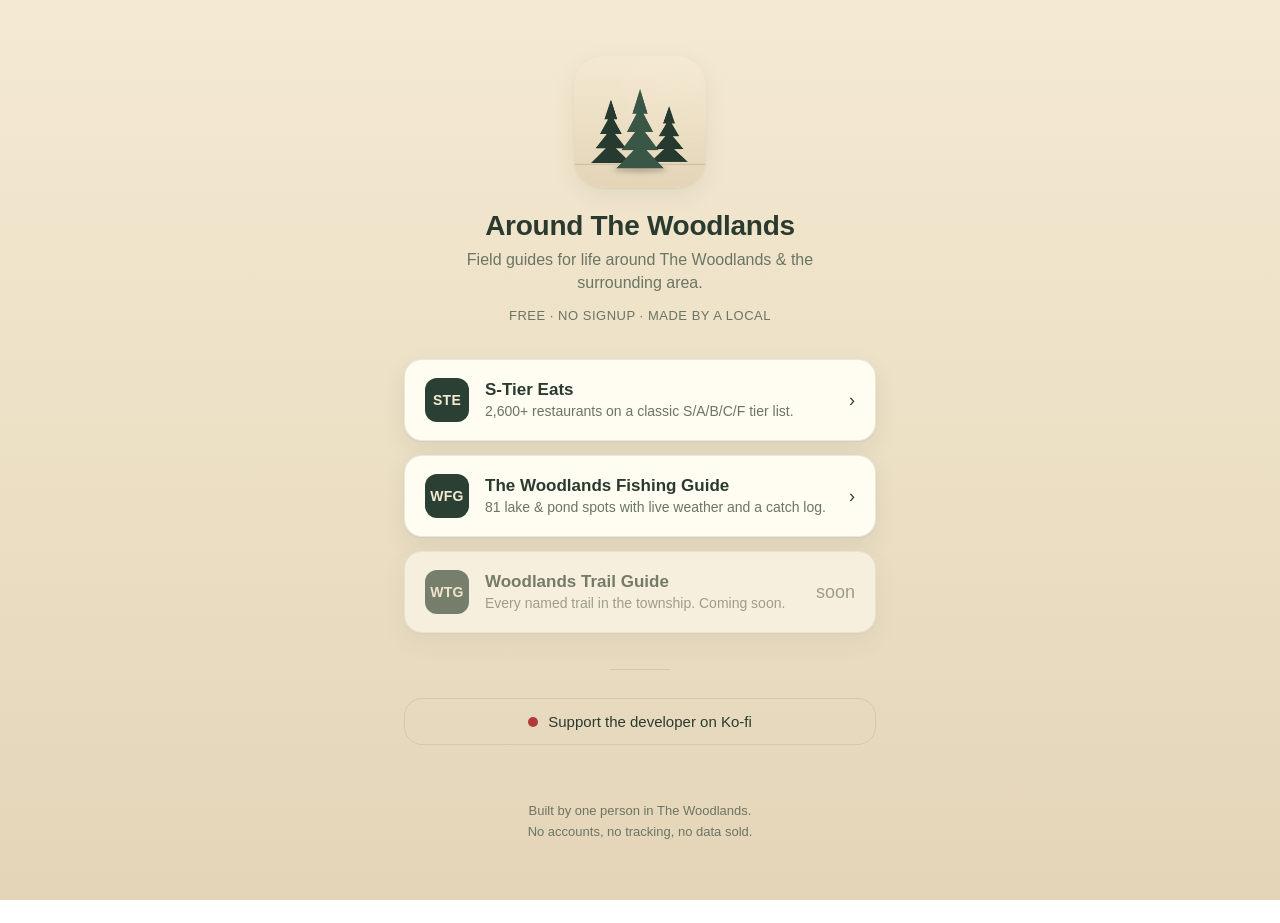
==== index.html @ 30052f75 "Initial: @aroundwoodlandstx link-in-bio site Single-page landing for the umbrella brand. Links to S-" ====
<!DOCTYPE html>
<html lang="en">
<head>
  <meta charset="UTF-8" />
  <meta name="viewport" content="width=device-width,initial-scale=1,viewport-fit=cover" />
  <title>Around The Woodlands — Field guides for The Woodlands area</title>
  <meta name="description" content="Free, locally-made apps for life around The Woodlands. Rank your eats, map your fishing spots, hike the trails. No signup, no tracking." />
  <meta name="theme-color" content="#F4EAD2" />

  <link rel="icon" type="image/png" href="favicon.png" />
  <link rel="apple-touch-icon" href="apple-touch-icon.png" />

  <meta property="og:type" content="website" />
  <meta property="og:title" content="Around The Woodlands" />
  <meta property="og:description" content="Field guides for life around The Woodlands. Free, no signup." />
  <meta property="og:image" content="og-image.png" />
  <meta property="og:url" content="https://compo-cf.github.io/around-the-woodlands/" />
  <meta name="twitter:card" content="summary_large_image" />

  <style>
    :root {
      --sky-top: #F4EAD2;
      --sky-bot: #E4D5B8;
      --surface: #FFFCF2;
      --surface-hover: #FBF6E6;
      --text: #2A3A2E;
      --text-muted: #6B7565;
      --pine: #2A4034;
      --gold: #C9AF86;
      --stroke: rgba(38, 58, 48, 0.10);
      --shadow: 0 1px 2px rgba(38, 58, 48, 0.06), 0 8px 24px rgba(38, 58, 48, 0.08);
      --shadow-hover: 0 2px 4px rgba(38, 58, 48, 0.08), 0 14px 32px rgba(38, 58, 48, 0.12);
      --kofi: #B33A3A;
      --radius: 18px;
    }

    * { box-sizing: border-box; }
    html, body { margin: 0; padding: 0; }
    body {
      font-family: -apple-system, BlinkMacSystemFont, "Segoe UI", Roboto, "Helvetica Neue", Arial, sans-serif;
      color: var(--text);
      background: linear-gradient(180deg, var(--sky-top) 0%, var(--sky-bot) 100%);
      background-attachment: fixed;
      min-height: 100vh;
      -webkit-font-smoothing: antialiased;
      text-rendering: optimizeLegibility;
    }

    main {
      max-width: 520px;
      margin: 0 auto;
      padding: 56px 24px 80px;
      display: flex;
      flex-direction: column;
      align-items: center;
    }

    .icon {
      width: 132px;
      height: 132px;
      border-radius: 30px;
      box-shadow: var(--shadow);
      margin-bottom: 22px;
    }

    h1 {
      font-size: 28px;
      font-weight: 600;
      letter-spacing: -0.01em;
      margin: 0 0 6px;
      text-align: center;
    }

    .tagline {
      margin: 0;
      font-size: 16px;
      color: var(--text-muted);
      text-align: center;
      max-width: 380px;
      line-height: 1.45;
    }

    .meta {
      margin: 14px 0 36px;
      font-size: 13px;
      color: var(--text-muted);
      letter-spacing: 0.04em;
      text-transform: uppercase;
    }

    .apps {
      width: 100%;
      display: flex;
      flex-direction: column;
      gap: 14px;
    }

    .app-card {
      display: flex;
      align-items: center;
      gap: 16px;
      padding: 18px 20px;
      background: var(--surface);
      border: 1px solid var(--stroke);
      border-radius: var(--radius);
      box-shadow: var(--shadow);
      text-decoration: none;
      color: inherit;
      transition: transform 120ms ease, box-shadow 120ms ease, background 120ms ease;
    }
    .app-card:hover,
    .app-card:focus-visible {
      background: var(--surface-hover);
      box-shadow: var(--shadow-hover);
      transform: translateY(-1px);
      outline: none;
    }
    .app-card:active { transform: translateY(0); }

    .app-card.disabled {
      opacity: 0.6;
      cursor: default;
      pointer-events: none;
    }

    .app-mark {
      width: 44px;
      height: 44px;
      flex: 0 0 44px;
      border-radius: 12px;
      background: var(--pine);
      color: var(--sky-top);
      display: flex;
      align-items: center;
      justify-content: center;
      font-weight: 700;
      font-size: 14px;
      letter-spacing: 0.02em;
    }

    .app-text { flex: 1; min-width: 0; }
    .app-name { font-size: 17px; font-weight: 600; margin: 0 0 2px; }
    .app-desc { font-size: 14px; color: var(--text-muted); margin: 0; line-height: 1.35; }

    .app-arrow {
      font-size: 18px;
      color: var(--pine);
      font-weight: 500;
      flex: 0 0 auto;
    }
    .app-card.disabled .app-arrow { color: var(--text-muted); }

    .divider {
      width: 60px;
      height: 1px;
      background: var(--stroke);
      margin: 36px auto 28px;
    }

    .secondary {
      width: 100%;
      display: flex;
      flex-direction: column;
      gap: 12px;
    }

    .kofi {
      display: flex;
      align-items: center;
      justify-content: center;
      gap: 10px;
      padding: 14px 20px;
      background: transparent;
      border: 1px solid var(--stroke);
      border-radius: var(--radius);
      text-decoration: none;
      color: var(--text);
      font-size: 15px;
      font-weight: 500;
      transition: background 120ms ease, border-color 120ms ease;
    }
    .kofi:hover {
      background: var(--surface);
      border-color: rgba(38, 58, 48, 0.20);
    }
    .kofi-dot {
      width: 10px;
      height: 10px;
      border-radius: 50%;
      background: var(--kofi);
      flex: 0 0 10px;
    }

    footer {
      margin-top: 56px;
      text-align: center;
      font-size: 13px;
      color: var(--text-muted);
      line-height: 1.6;
    }
    footer a { color: var(--text-muted); text-decoration: underline; text-underline-offset: 2px; }

    @media (max-width: 380px) {
      main { padding: 40px 18px 64px; }
      h1 { font-size: 24px; }
      .icon { width: 112px; height: 112px; border-radius: 26px; }
    }

    @media (prefers-reduced-motion: reduce) {
      .app-card { transition: none; }
    }
  </style>
</head>
<body>
  <main>
    <img class="icon" src="icon.png" alt="Around The Woodlands" />
    <h1>Around The Woodlands</h1>
    <p class="tagline">Field guides for life around The Woodlands &amp; the surrounding area.</p>
    <p class="meta">Free · No signup · Made by a local</p>

    <section class="apps" aria-label="Apps">
      <a class="app-card" href="https://apps.apple.com/app/id6773501518" aria-label="Open S-Tier Eats on the App Store">
        <span class="app-mark">STE</span>
        <span class="app-text">
          <p class="app-name">S-Tier Eats</p>
          <p class="app-desc">2,600+ restaurants on a classic S/A/B/C/F tier list.</p>
        </span>
        <span class="app-arrow" aria-hidden="true">›</span>
      </a>

      <a class="app-card" href="https://apps.apple.com/us/app/the-woodlands-fishing-guide/id6773332173" aria-label="Open The Woodlands Fishing Guide on the App Store">
        <span class="app-mark">WFG</span>
        <span class="app-text">
          <p class="app-name">The Woodlands Fishing Guide</p>
          <p class="app-desc">81 lake &amp; pond spots with live weather and a catch log.</p>
        </span>
        <span class="app-arrow" aria-hidden="true">›</span>
      </a>

      <div class="app-card disabled" aria-label="Woodlands Trail Guide — coming soon">
        <span class="app-mark">WTG</span>
        <span class="app-text">
          <p class="app-name">Woodlands Trail Guide</p>
          <p class="app-desc">Every named trail in the township. Coming soon.</p>
        </span>
        <span class="app-arrow" aria-hidden="true">soon</span>
      </div>
    </section>

    <div class="divider" role="separator"></div>

    <section class="secondary" aria-label="Support">
      <a class="kofi" href="https://ko-fi.com/subtlefoodie">
        <span class="kofi-dot" aria-hidden="true"></span>
        <span>Support the developer on Ko-fi</span>
      </a>
    </section>

    <footer>
      Built by one person in The Woodlands.<br />
      No accounts, no tracking, no data sold.
    </footer>
  </main>
</body>
</html>
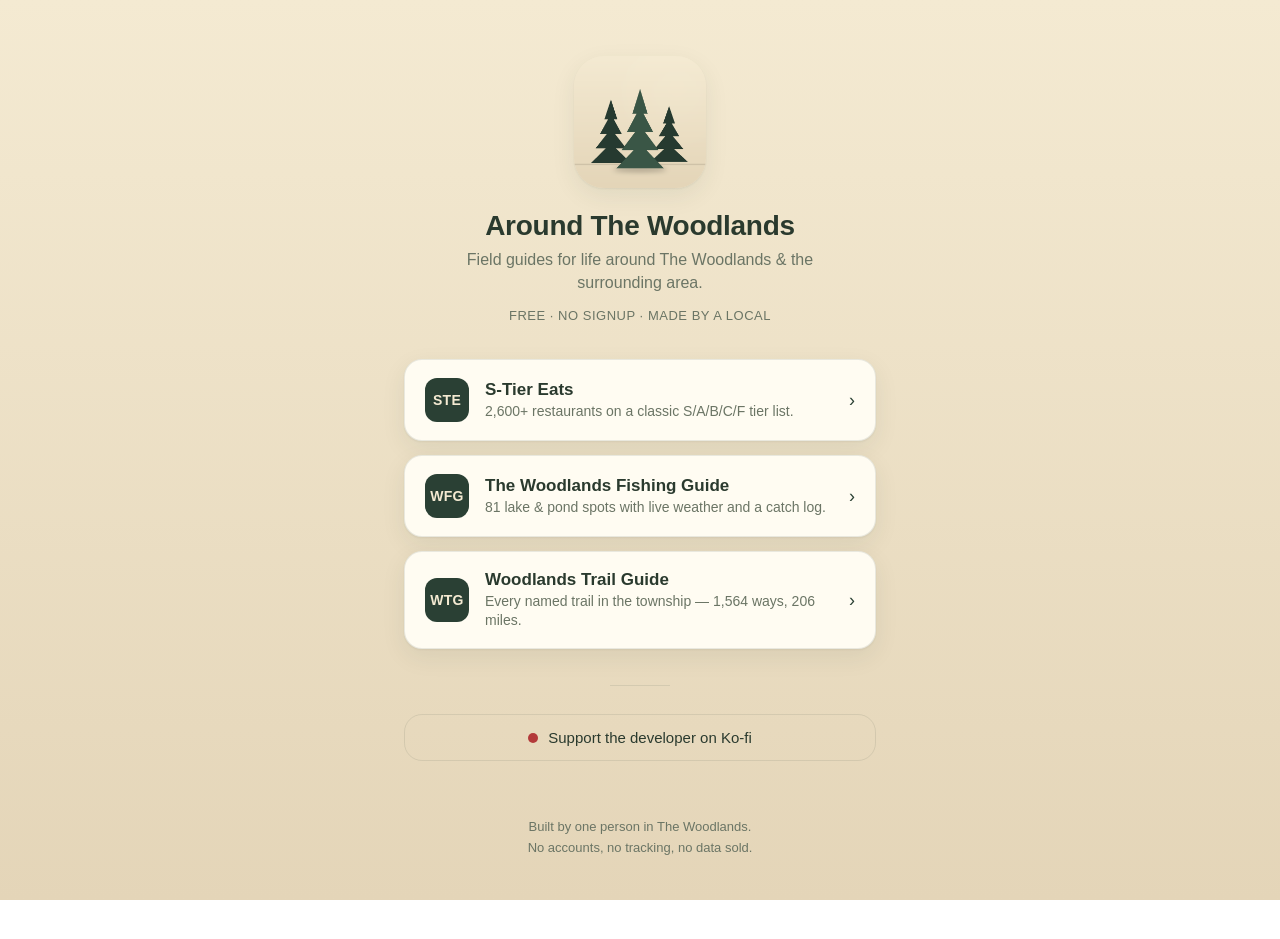
==== commit 54bf1e18: "Wire up Woodlands Trail Guide App Store link (id 6785576912)" ====
--- a/index.html
+++ b/index.html
@@ -237,14 +237,14 @@
         <span class="app-arrow" aria-hidden="true">›</span>
       </a>
 
-      <div class="app-card disabled" aria-label="Woodlands Trail Guide — coming soon">
+      <a class="app-card" href="https://apps.apple.com/us/app/woodlands-trail-guide/id6785576912" aria-label="Open Woodlands Trail Guide on the App Store">
         <span class="app-mark">WTG</span>
         <span class="app-text">
           <p class="app-name">Woodlands Trail Guide</p>
-          <p class="app-desc">Every named trail in the township. Coming soon.</p>
+          <p class="app-desc">Every named trail in the township &mdash; 1,564 ways, 206 miles.</p>
         </span>
-        <span class="app-arrow" aria-hidden="true">soon</span>
-      </div>
+        <span class="app-arrow" aria-hidden="true">&rsaquo;</span>
+      </a>
     </section>
 
     <div class="divider" role="separator"></div>
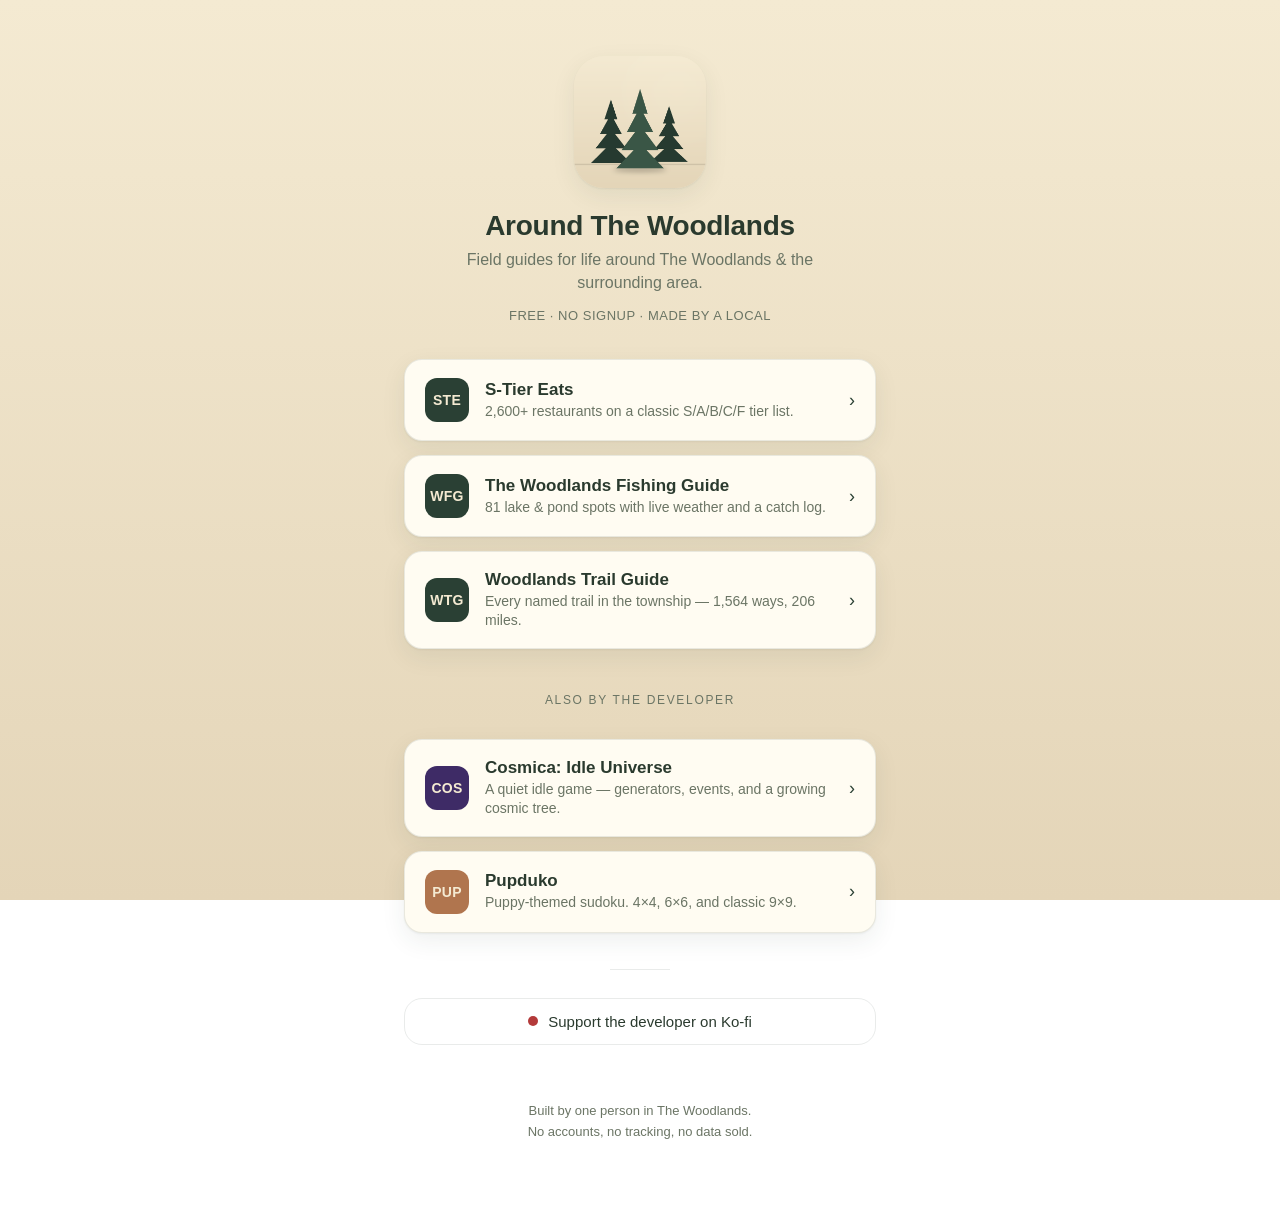
==== commit 17a2aef0: "Add 'Also by the developer' section with Cosmica + Pupduko" ====
--- a/index.html
+++ b/index.html
@@ -31,6 +31,8 @@
       --shadow: 0 1px 2px rgba(38, 58, 48, 0.06), 0 8px 24px rgba(38, 58, 48, 0.08);
       --shadow-hover: 0 2px 4px rgba(38, 58, 48, 0.08), 0 14px 32px rgba(38, 58, 48, 0.12);
       --kofi: #B33A3A;
+      --cosmic: #3E2B66;
+      --pupdoku: #B0754E;
       --radius: 18px;
     }
 
@@ -156,6 +158,21 @@
       background: var(--stroke);
       margin: 36px auto 28px;
     }
+
+    .also {
+      width: 100%;
+      margin-top: 44px;
+    }
+    .also-header {
+      text-align: center;
+      font-size: 12px;
+      color: var(--text-muted);
+      letter-spacing: 0.14em;
+      text-transform: uppercase;
+      margin: 0 0 18px;
+    }
+    .app-mark--cosmic  { background: var(--cosmic); }
+    .app-mark--pupdoku { background: var(--pupdoku); }
 
     .secondary {
       width: 100%;
@@ -247,6 +264,28 @@
       </a>
     </section>
 
+    <section class="apps also" aria-label="Also by the developer">
+      <p class="also-header">Also by the developer</p>
+
+      <a class="app-card" href="https://apps.apple.com/us/app/cosmica-idle-universe/id6784340038" aria-label="Open Cosmica on the App Store">
+        <span class="app-mark app-mark--cosmic">COS</span>
+        <span class="app-text">
+          <p class="app-name">Cosmica: Idle Universe</p>
+          <p class="app-desc">A quiet idle game &mdash; generators, events, and a growing cosmic tree.</p>
+        </span>
+        <span class="app-arrow" aria-hidden="true">&rsaquo;</span>
+      </a>
+
+      <a class="app-card" href="https://apps.apple.com/us/app/pupduko/id6797896315" aria-label="Open Pupduko on the App Store">
+        <span class="app-mark app-mark--pupdoku">PUP</span>
+        <span class="app-text">
+          <p class="app-name">Pupduko</p>
+          <p class="app-desc">Puppy-themed sudoku. 4&times;4, 6&times;6, and classic 9&times;9.</p>
+        </span>
+        <span class="app-arrow" aria-hidden="true">&rsaquo;</span>
+      </a>
+    </section>
+
     <div class="divider" role="separator"></div>
 
     <section class="secondary" aria-label="Support">
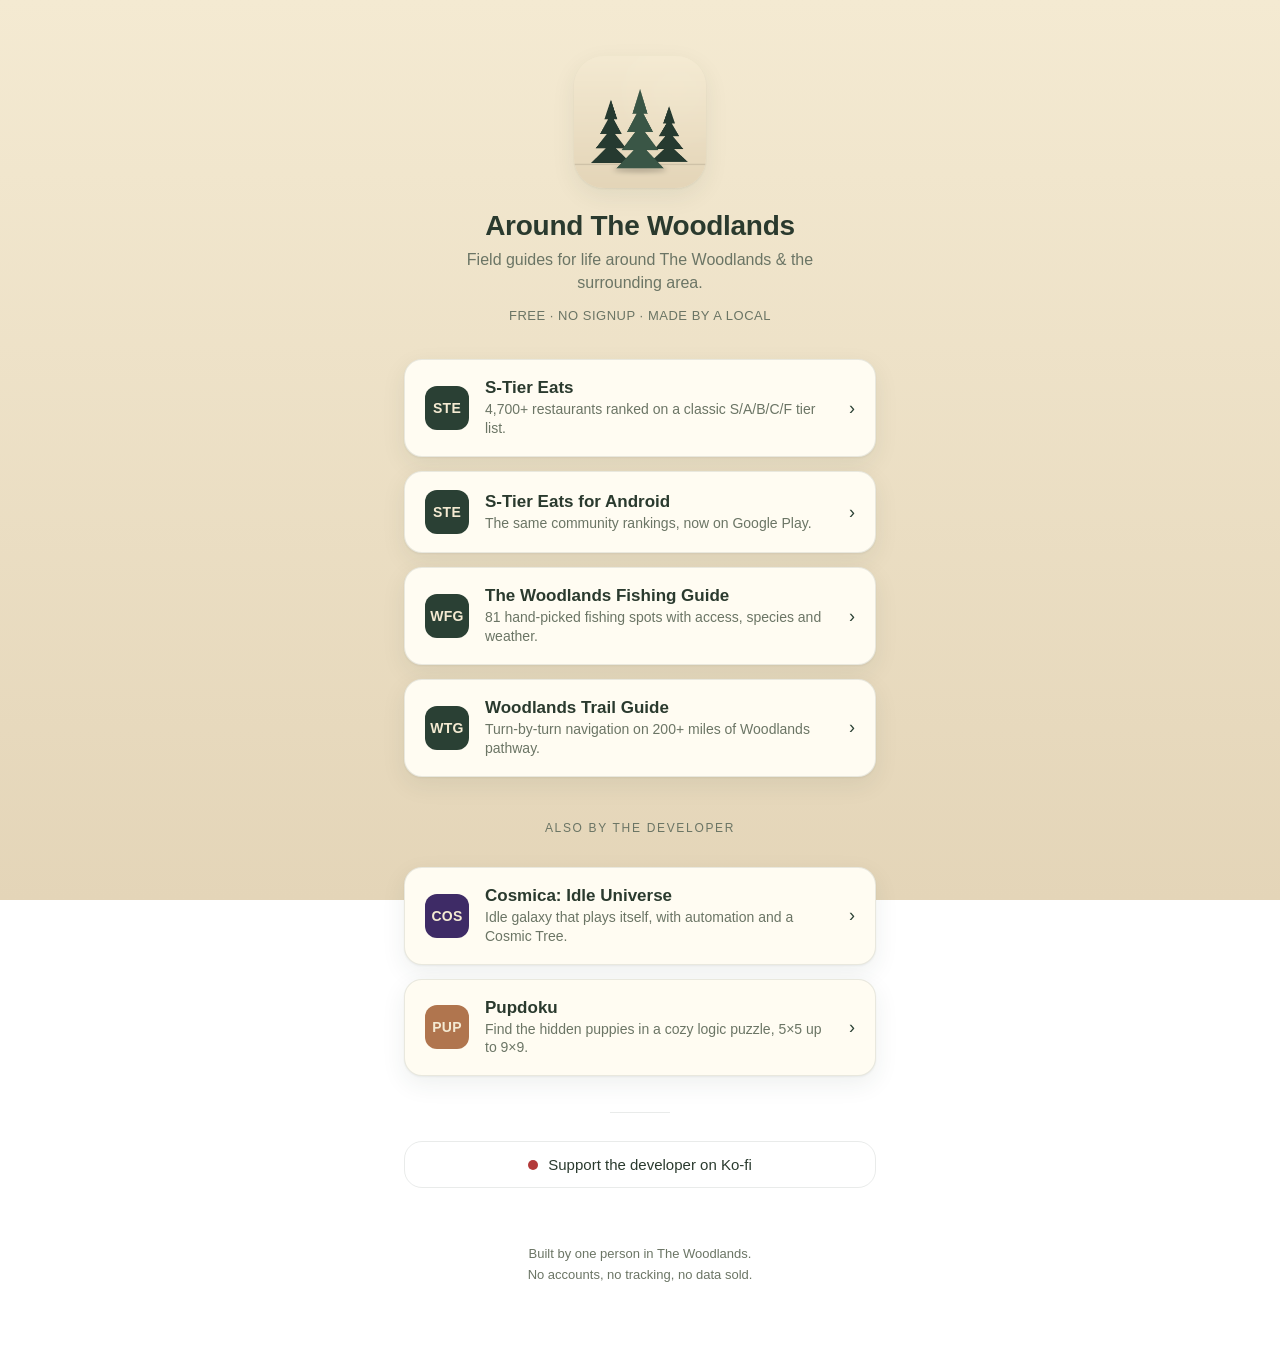
==== commit d8da631c: "Refresh app cards: S-Tier Eats Android, Pupdoku fix, share image - S-Tier Eats: 4,700+ restaurants a" ====
--- a/index.html
+++ b/index.html
@@ -240,16 +240,25 @@
         <span class="app-mark">STE</span>
         <span class="app-text">
           <p class="app-name">S-Tier Eats</p>
-          <p class="app-desc">2,600+ restaurants on a classic S/A/B/C/F tier list.</p>
+          <p class="app-desc">4,700+ restaurants ranked on a classic S/A/B/C/F tier list.</p>
         </span>
         <span class="app-arrow" aria-hidden="true">›</span>
+      </a>
+
+      <a class="app-card" href="https://play.google.com/store/apps/details?id=com.compofelice.stiereats" aria-label="Open S-Tier Eats on Google Play">
+        <span class="app-mark">STE</span>
+        <span class="app-text">
+          <p class="app-name">S-Tier Eats for Android</p>
+          <p class="app-desc">The same community rankings, now on Google Play.</p>
+        </span>
+        <span class="app-arrow" aria-hidden="true">&rsaquo;</span>
       </a>
 
       <a class="app-card" href="https://apps.apple.com/us/app/the-woodlands-fishing-guide/id6773332173" aria-label="Open The Woodlands Fishing Guide on the App Store">
         <span class="app-mark">WFG</span>
         <span class="app-text">
           <p class="app-name">The Woodlands Fishing Guide</p>
-          <p class="app-desc">81 lake &amp; pond spots with live weather and a catch log.</p>
+          <p class="app-desc">81 hand-picked fishing spots with access, species and weather.</p>
         </span>
         <span class="app-arrow" aria-hidden="true">›</span>
       </a>
@@ -258,7 +267,7 @@
         <span class="app-mark">WTG</span>
         <span class="app-text">
           <p class="app-name">Woodlands Trail Guide</p>
-          <p class="app-desc">Every named trail in the township &mdash; 1,564 ways, 206 miles.</p>
+          <p class="app-desc">Turn-by-turn navigation on 200+ miles of Woodlands pathway.</p>
         </span>
         <span class="app-arrow" aria-hidden="true">&rsaquo;</span>
       </a>
@@ -271,16 +280,16 @@
         <span class="app-mark app-mark--cosmic">COS</span>
         <span class="app-text">
           <p class="app-name">Cosmica: Idle Universe</p>
-          <p class="app-desc">A quiet idle game &mdash; generators, events, and a growing cosmic tree.</p>
+          <p class="app-desc">Idle galaxy that plays itself, with automation and a Cosmic Tree.</p>
         </span>
         <span class="app-arrow" aria-hidden="true">&rsaquo;</span>
       </a>
 
-      <a class="app-card" href="https://apps.apple.com/us/app/pupduko/id6797896315" aria-label="Open Pupduko on the App Store">
+      <a class="app-card" href="https://apps.apple.com/us/app/id6797896315" aria-label="Open Pupdoku on the App Store">
         <span class="app-mark app-mark--pupdoku">PUP</span>
         <span class="app-text">
-          <p class="app-name">Pupduko</p>
-          <p class="app-desc">Puppy-themed sudoku. 4&times;4, 6&times;6, and classic 9&times;9.</p>
+          <p class="app-name">Pupdoku</p>
+          <p class="app-desc">Find the hidden puppies in a cozy logic puzzle, 5&times;5 up to 9&times;9.</p>
         </span>
         <span class="app-arrow" aria-hidden="true">&rsaquo;</span>
       </a>
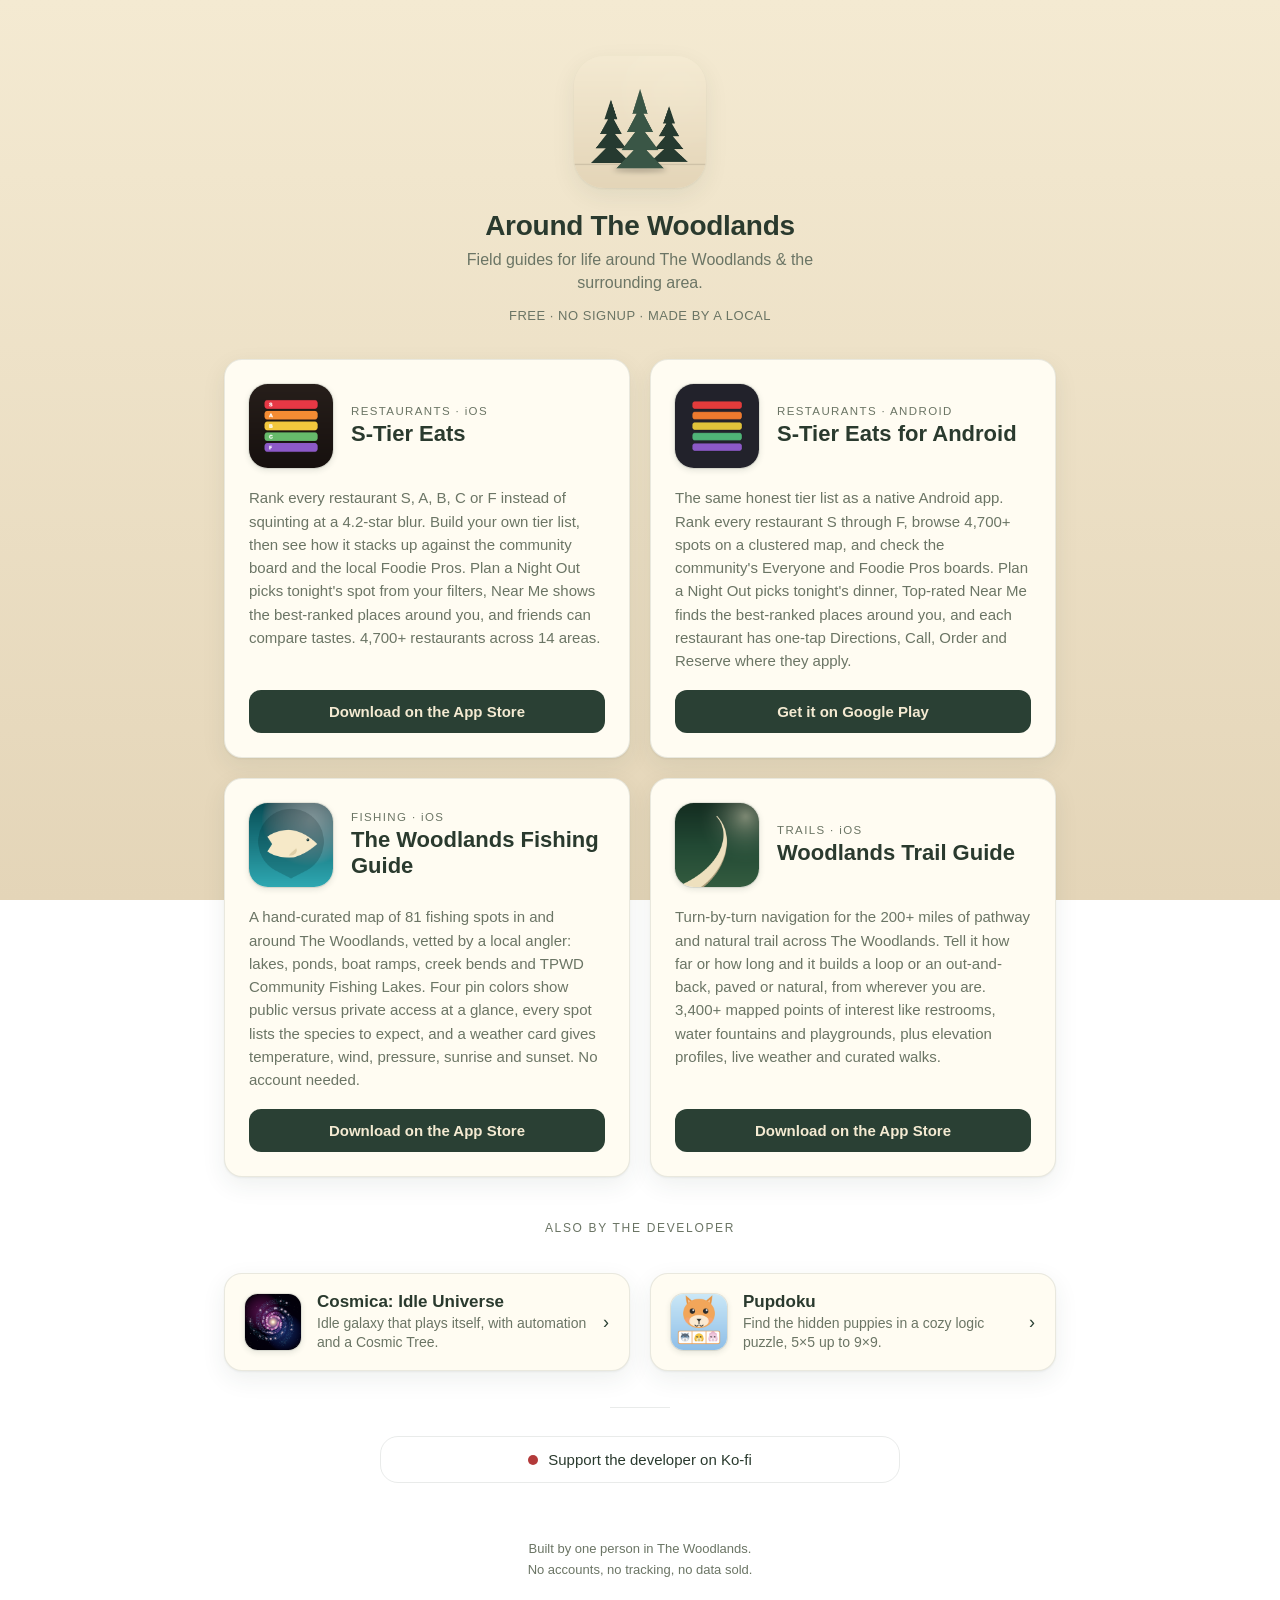
==== commit 9df4b112: "Real app icons and large cards for the four field guides - Replace the letter boxes with each app's " ====
--- a/index.html
+++ b/index.html
@@ -31,8 +31,6 @@
       --shadow: 0 1px 2px rgba(38, 58, 48, 0.06), 0 8px 24px rgba(38, 58, 48, 0.08);
       --shadow-hover: 0 2px 4px rgba(38, 58, 48, 0.08), 0 14px 32px rgba(38, 58, 48, 0.12);
       --kofi: #B33A3A;
-      --cosmic: #3E2B66;
-      --pupdoku: #B0754E;
       --radius: 18px;
     }
 
@@ -92,9 +90,9 @@
 
     .apps {
       width: 100%;
-      display: flex;
-      flex-direction: column;
-      gap: 14px;
+      display: grid;
+      grid-template-columns: 1fr;
+      gap: 16px;
     }
 
     .app-card {
@@ -125,19 +123,13 @@
       pointer-events: none;
     }
 
-    .app-mark {
-      width: 44px;
-      height: 44px;
-      flex: 0 0 44px;
-      border-radius: 12px;
-      background: var(--pine);
-      color: var(--sky-top);
-      display: flex;
-      align-items: center;
-      justify-content: center;
-      font-weight: 700;
-      font-size: 14px;
-      letter-spacing: 0.02em;
+    .app-icon {
+      width: 56px;
+      height: 56px;
+      flex: 0 0 56px;
+      display: block;
+      border-radius: 22.4%;
+      box-shadow: 0 0 0 1px rgba(38, 58, 48, 0.10), 0 2px 6px rgba(38, 58, 48, 0.14);
     }
 
     .app-text { flex: 1; min-width: 0; }
@@ -152,6 +144,47 @@
     }
     .app-card.disabled .app-arrow { color: var(--text-muted); }
 
+    /* Large cards for the four field guides */
+    .app-card--lg {
+      flex-direction: column;
+      align-items: stretch;
+      gap: 18px;
+      padding: 24px;
+    }
+    .card-head {
+      display: flex;
+      align-items: center;
+      gap: 18px;
+    }
+    .app-icon--lg {
+      width: 84px;
+      height: 84px;
+      flex: 0 0 84px;
+    }
+    .card-title { min-width: 0; }
+    .app-kicker {
+      display: block;
+      margin-bottom: 4px;
+      font-size: 11.5px;
+      letter-spacing: 0.12em;
+      color: var(--text-muted);
+    }
+    .app-card--lg .app-name { font-size: 22px; line-height: 1.2; margin: 0; }
+    .app-card--lg .app-desc { font-size: 15px; line-height: 1.55; }
+    .card-cta {
+      margin-top: auto;
+      padding: 13px 18px;
+      border-radius: 12px;
+      background: var(--pine);
+      color: var(--sky-top);
+      font-size: 15px;
+      font-weight: 600;
+      text-align: center;
+      transition: background 120ms ease;
+    }
+    .app-card--lg:hover .card-cta,
+    .app-card--lg:focus-visible .card-cta { background: #1E3027; }
+
     .divider {
       width: 60px;
       height: 1px;
@@ -171,11 +204,10 @@
       text-transform: uppercase;
       margin: 0 0 18px;
     }
-    .app-mark--cosmic  { background: var(--cosmic); }
-    .app-mark--pupdoku { background: var(--pupdoku); }
 
     .secondary {
       width: 100%;
+      max-width: 520px;
       display: flex;
       flex-direction: column;
       gap: 12px;
@@ -221,6 +253,14 @@
       main { padding: 40px 18px 64px; }
       h1 { font-size: 24px; }
       .icon { width: 112px; height: 112px; border-radius: 26px; }
+      .app-card--lg { padding: 20px; }
+      .app-icon--lg { width: 72px; height: 72px; flex-basis: 72px; }
+    }
+
+    @media (min-width: 760px) {
+      main { max-width: 880px; }
+      .apps { grid-template-columns: 1fr 1fr; gap: 20px; }
+      .also-header { grid-column: 1 / -1; }
     }
 
     @media (prefers-reduced-motion: reduce) {
@@ -236,40 +276,52 @@
     <p class="meta">Free · No signup · Made by a local</p>
 
     <section class="apps" aria-label="Apps">
-      <a class="app-card" href="https://apps.apple.com/app/id6773501518" aria-label="Open S-Tier Eats on the App Store">
-        <span class="app-mark">STE</span>
-        <span class="app-text">
-          <p class="app-name">S-Tier Eats</p>
-          <p class="app-desc">4,700+ restaurants ranked on a classic S/A/B/C/F tier list.</p>
-        </span>
-        <span class="app-arrow" aria-hidden="true">›</span>
-      </a>
-
-      <a class="app-card" href="https://play.google.com/store/apps/details?id=com.compofelice.stiereats" aria-label="Open S-Tier Eats on Google Play">
-        <span class="app-mark">STE</span>
-        <span class="app-text">
-          <p class="app-name">S-Tier Eats for Android</p>
-          <p class="app-desc">The same community rankings, now on Google Play.</p>
-        </span>
-        <span class="app-arrow" aria-hidden="true">&rsaquo;</span>
-      </a>
-
-      <a class="app-card" href="https://apps.apple.com/us/app/the-woodlands-fishing-guide/id6773332173" aria-label="Open The Woodlands Fishing Guide on the App Store">
-        <span class="app-mark">WFG</span>
-        <span class="app-text">
-          <p class="app-name">The Woodlands Fishing Guide</p>
-          <p class="app-desc">81 hand-picked fishing spots with access, species and weather.</p>
-        </span>
-        <span class="app-arrow" aria-hidden="true">›</span>
-      </a>
-
-      <a class="app-card" href="https://apps.apple.com/us/app/woodlands-trail-guide/id6785576912" aria-label="Open Woodlands Trail Guide on the App Store">
-        <span class="app-mark">WTG</span>
-        <span class="app-text">
-          <p class="app-name">Woodlands Trail Guide</p>
-          <p class="app-desc">Turn-by-turn navigation on 200+ miles of Woodlands pathway.</p>
-        </span>
-        <span class="app-arrow" aria-hidden="true">&rsaquo;</span>
+      <a class="app-card app-card--lg" href="https://apps.apple.com/app/id6773501518" aria-label="Open S-Tier Eats on the App Store">
+        <div class="card-head">
+          <img class="app-icon app-icon--lg" src="icons/stier-eats.png" alt="" width="84" height="84">
+          <div class="card-title">
+            <span class="app-kicker">RESTAURANTS &middot; iOS</span>
+            <p class="app-name">S-Tier Eats</p>
+          </div>
+        </div>
+        <p class="app-desc">Rank every restaurant S, A, B, C or F instead of squinting at a 4.2-star blur. Build your own tier list, then see how it stacks up against the community board and the local Foodie Pros. Plan a Night Out picks tonight's spot from your filters, Near Me shows the best-ranked places around you, and friends can compare tastes. 4,700+ restaurants across 14 areas.</p>
+        <span class="card-cta">Download on the App Store</span>
+      </a>
+
+      <a class="app-card app-card--lg" href="https://play.google.com/store/apps/details?id=com.compofelice.stiereats" aria-label="Open S-Tier Eats on Google Play">
+        <div class="card-head">
+          <img class="app-icon app-icon--lg" src="icons/stier-eats-android.png" alt="" width="84" height="84">
+          <div class="card-title">
+            <span class="app-kicker">RESTAURANTS &middot; ANDROID</span>
+            <p class="app-name">S-Tier Eats for Android</p>
+          </div>
+        </div>
+        <p class="app-desc">The same honest tier list as a native Android app. Rank every restaurant S through F, browse 4,700+ spots on a clustered map, and check the community's Everyone and Foodie Pros boards. Plan a Night Out picks tonight's dinner, Top-rated Near Me finds the best-ranked places around you, and each restaurant has one-tap Directions, Call, Order and Reserve where they apply.</p>
+        <span class="card-cta">Get it on Google Play</span>
+      </a>
+
+      <a class="app-card app-card--lg" href="https://apps.apple.com/us/app/the-woodlands-fishing-guide/id6773332173" aria-label="Open The Woodlands Fishing Guide on the App Store">
+        <div class="card-head">
+          <img class="app-icon app-icon--lg" src="icons/fishing-guide.png" alt="" width="84" height="84">
+          <div class="card-title">
+            <span class="app-kicker">FISHING &middot; iOS</span>
+            <p class="app-name">The Woodlands Fishing Guide</p>
+          </div>
+        </div>
+        <p class="app-desc">A hand-curated map of 81 fishing spots in and around The Woodlands, vetted by a local angler: lakes, ponds, boat ramps, creek bends and TPWD Community Fishing Lakes. Four pin colors show public versus private access at a glance, every spot lists the species to expect, and a weather card gives temperature, wind, pressure, sunrise and sunset. No account needed.</p>
+        <span class="card-cta">Download on the App Store</span>
+      </a>
+
+      <a class="app-card app-card--lg" href="https://apps.apple.com/us/app/woodlands-trail-guide/id6785576912" aria-label="Open Woodlands Trail Guide on the App Store">
+        <div class="card-head">
+          <img class="app-icon app-icon--lg" src="icons/trail-guide.png" alt="" width="84" height="84">
+          <div class="card-title">
+            <span class="app-kicker">TRAILS &middot; iOS</span>
+            <p class="app-name">Woodlands Trail Guide</p>
+          </div>
+        </div>
+        <p class="app-desc">Turn-by-turn navigation for the 200+ miles of pathway and natural trail across The Woodlands. Tell it how far or how long and it builds a loop or an out-and-back, paved or natural, from wherever you are. 3,400+ mapped points of interest like restrooms, water fountains and playgrounds, plus elevation profiles, live weather and curated walks.</p>
+        <span class="card-cta">Download on the App Store</span>
       </a>
     </section>
 
@@ -277,20 +329,20 @@
       <p class="also-header">Also by the developer</p>
 
       <a class="app-card" href="https://apps.apple.com/us/app/cosmica-idle-universe/id6784340038" aria-label="Open Cosmica on the App Store">
-        <span class="app-mark app-mark--cosmic">COS</span>
-        <span class="app-text">
+        <img class="app-icon" src="icons/cosmica.png" alt="" width="56" height="56">
+        <div class="app-text">
           <p class="app-name">Cosmica: Idle Universe</p>
           <p class="app-desc">Idle galaxy that plays itself, with automation and a Cosmic Tree.</p>
-        </span>
+        </div>
         <span class="app-arrow" aria-hidden="true">&rsaquo;</span>
       </a>
 
       <a class="app-card" href="https://apps.apple.com/us/app/id6797896315" aria-label="Open Pupdoku on the App Store">
-        <span class="app-mark app-mark--pupdoku">PUP</span>
-        <span class="app-text">
+        <img class="app-icon" src="icons/pupdoku.png" alt="" width="56" height="56">
+        <div class="app-text">
           <p class="app-name">Pupdoku</p>
           <p class="app-desc">Find the hidden puppies in a cozy logic puzzle, 5&times;5 up to 9&times;9.</p>
-        </span>
+        </div>
         <span class="app-arrow" aria-hidden="true">&rsaquo;</span>
       </a>
     </section>
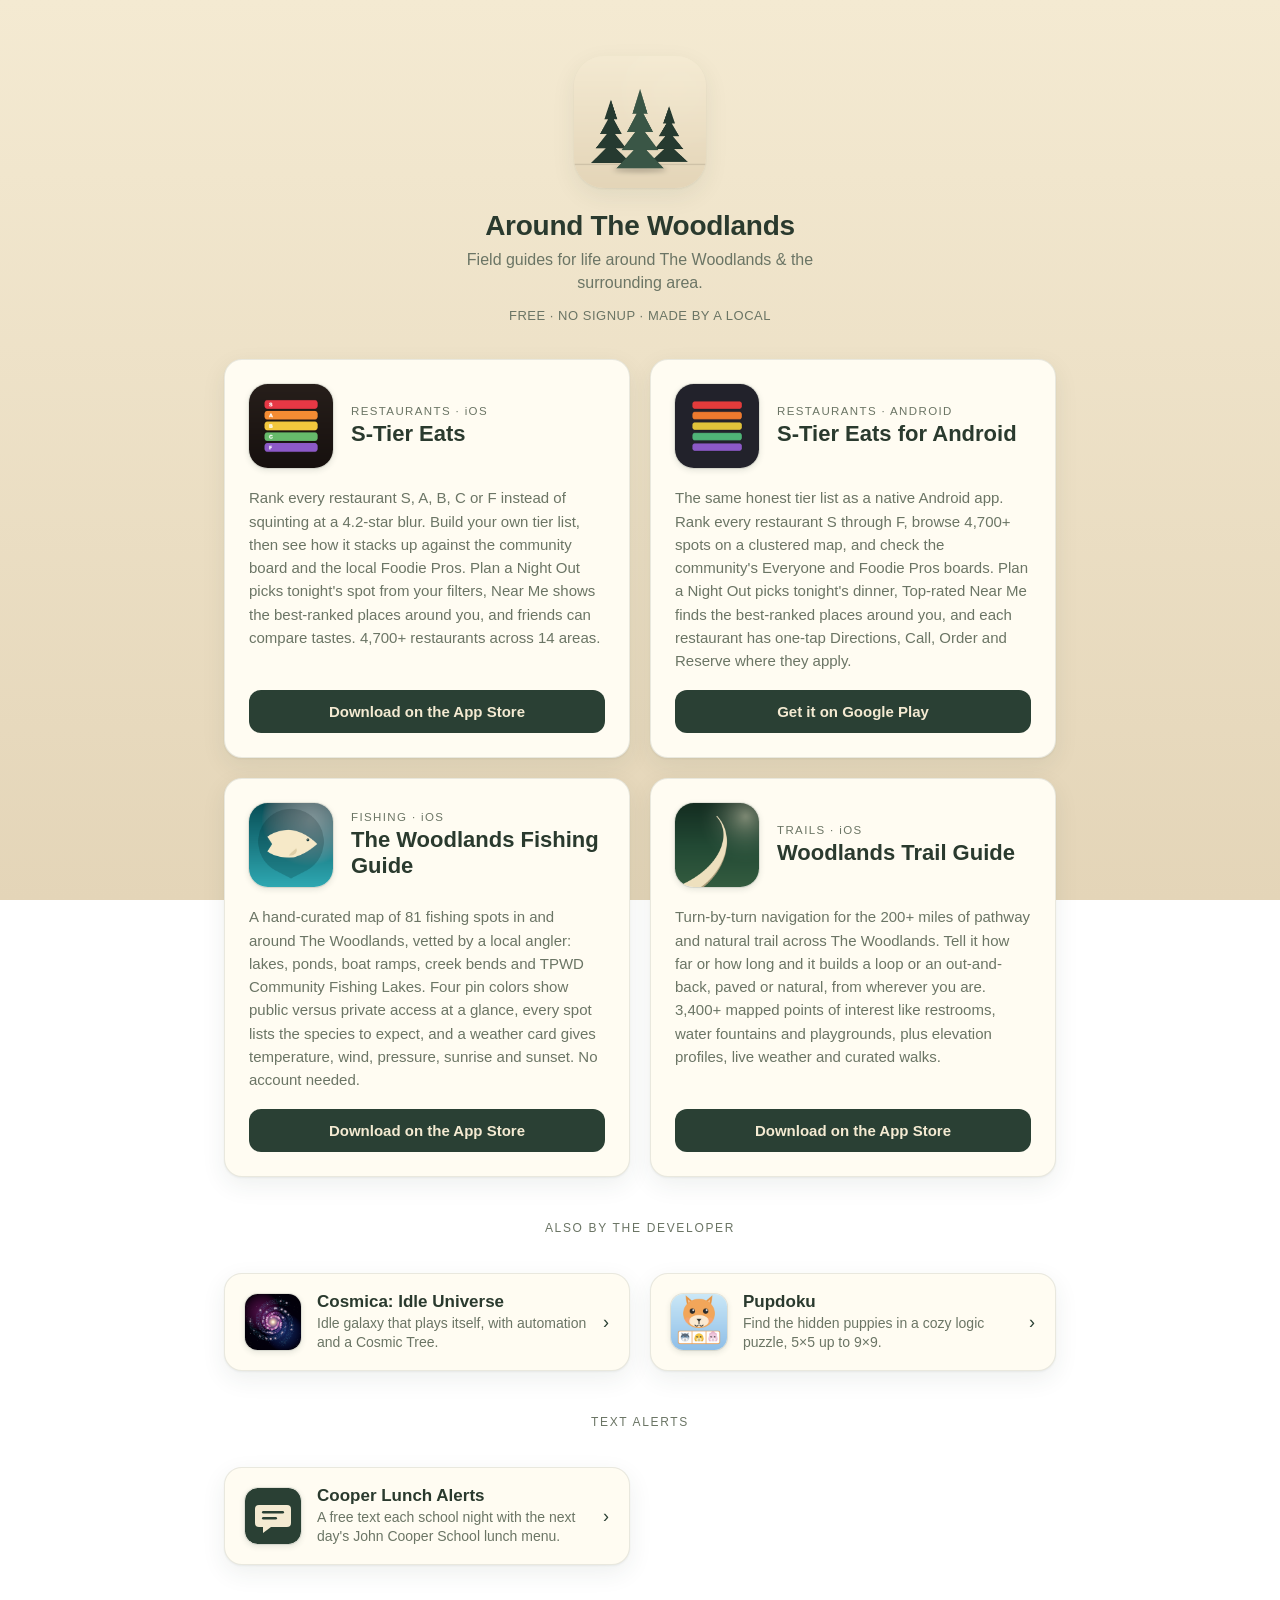
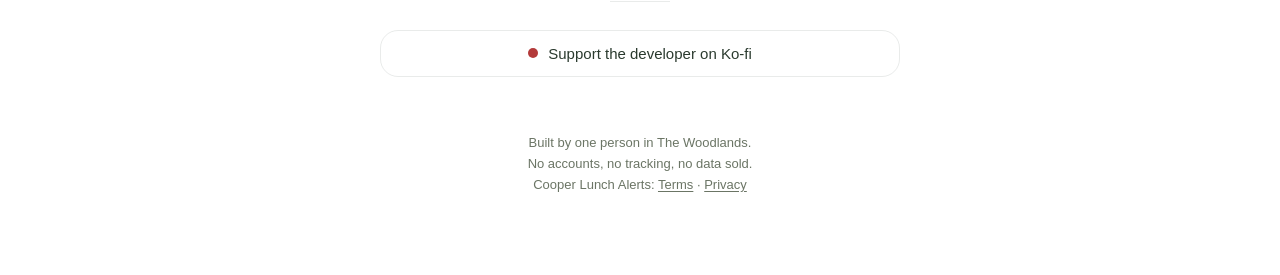
==== commit d339e39d: "Add Cooper Lunch Alerts sign-up, terms and privacy pages New cooper-lunch/ section: program page wit" ====
--- a/index.html
+++ b/index.html
@@ -347,6 +347,24 @@
       </a>
     </section>
 
+    <section class="apps also" aria-label="Text alerts">
+      <p class="also-header">Text alerts</p>
+
+      <a class="app-card" href="cooper-lunch/" aria-label="Cooper Lunch Alerts: sign up for nightly school lunch menu texts">
+        <svg class="app-icon" viewBox="0 0 56 56" width="56" height="56" aria-hidden="true">
+          <rect width="56" height="56" rx="12.5" fill="#2A4034"/>
+          <path d="M14 17h28a4 4 0 0 1 4 4v14a4 4 0 0 1-4 4H26l-8 6v-6h-4a4 4 0 0 1-4-4V21a4 4 0 0 1 4-4z" fill="#F4EAD2"/>
+          <rect x="17" y="23" width="22" height="2.6" rx="1.3" fill="#2A4034"/>
+          <rect x="17" y="29" width="15" height="2.6" rx="1.3" fill="#2A4034"/>
+        </svg>
+        <div class="app-text">
+          <p class="app-name">Cooper Lunch Alerts</p>
+          <p class="app-desc">A free text each school night with the next day's John Cooper School lunch menu.</p>
+        </div>
+        <span class="app-arrow" aria-hidden="true">&rsaquo;</span>
+      </a>
+    </section>
+
     <div class="divider" role="separator"></div>
 
     <section class="secondary" aria-label="Support">
@@ -358,7 +376,8 @@
 
     <footer>
       Built by one person in The Woodlands.<br />
-      No accounts, no tracking, no data sold.
+      No accounts, no tracking, no data sold.<br />
+      Cooper Lunch Alerts: <a href="cooper-lunch/terms/">Terms</a> &middot; <a href="cooper-lunch/privacy/">Privacy</a>
     </footer>
   </main>
 </body>
